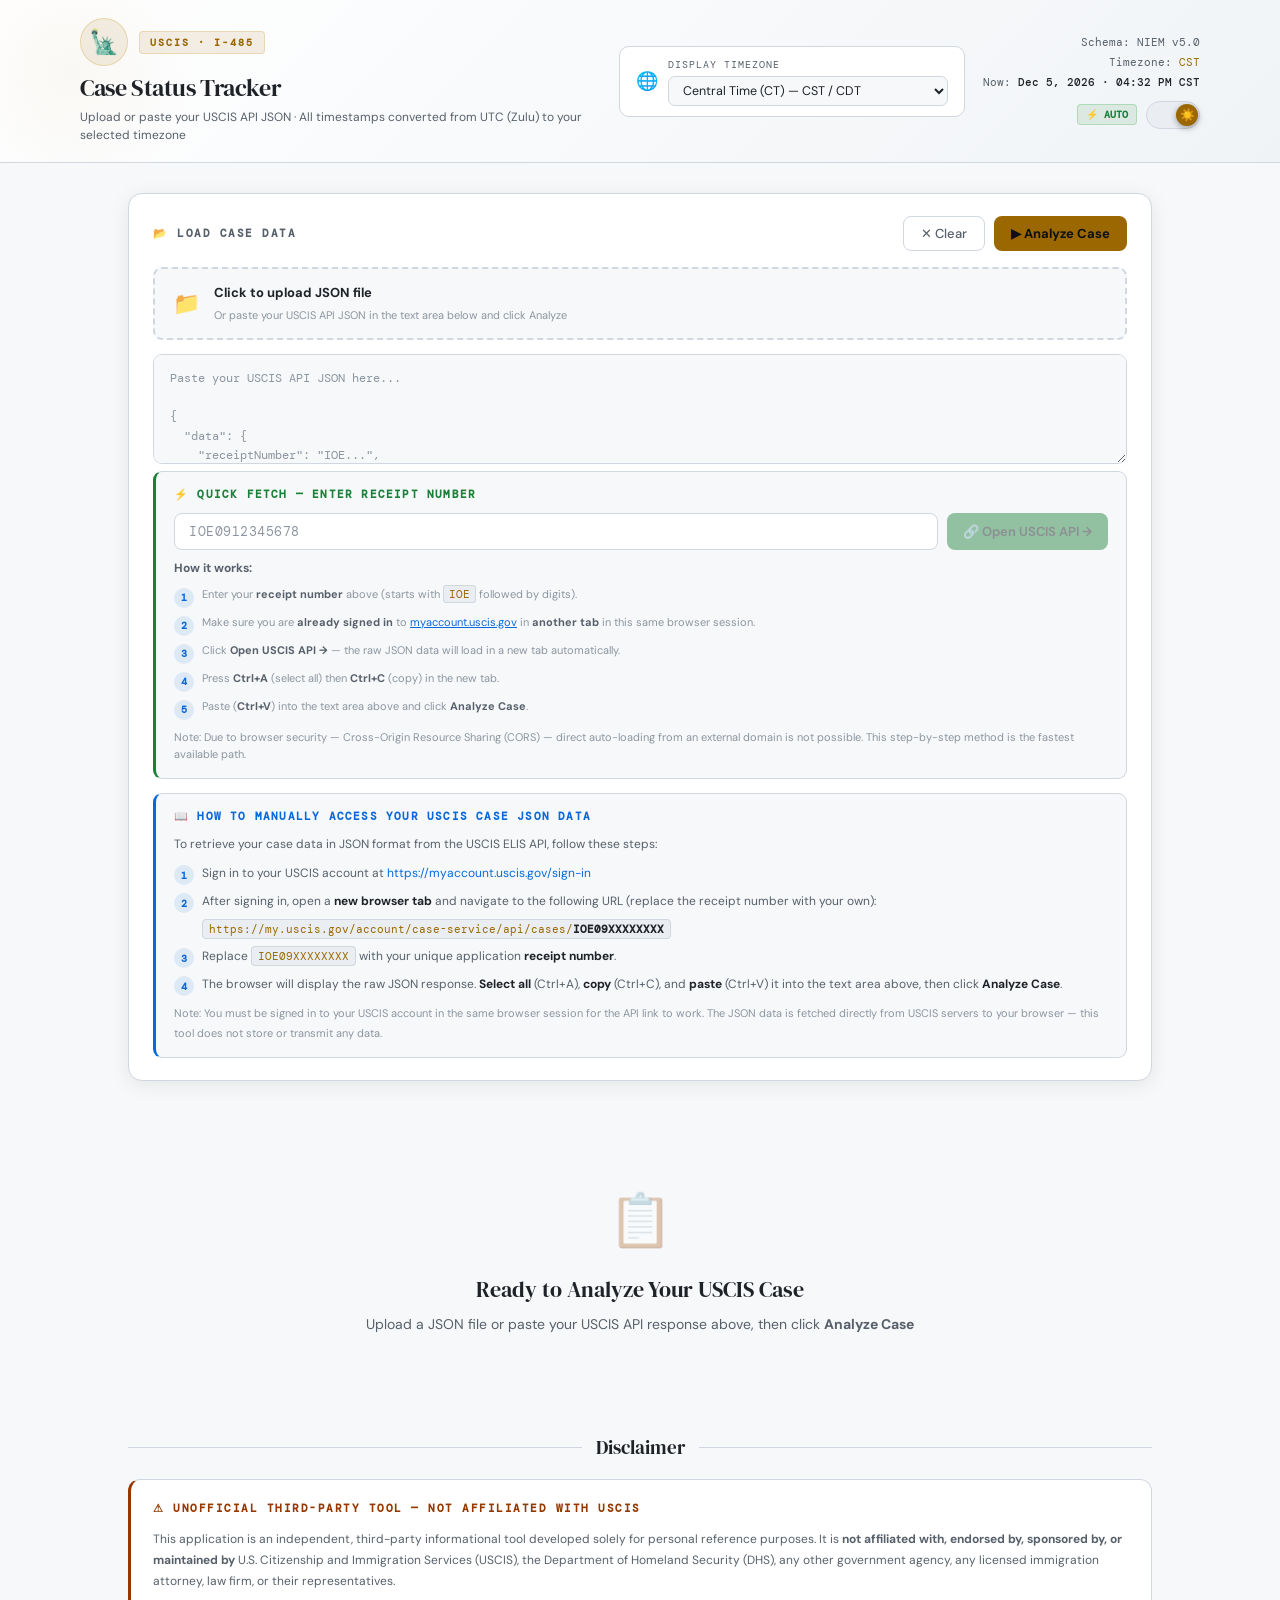
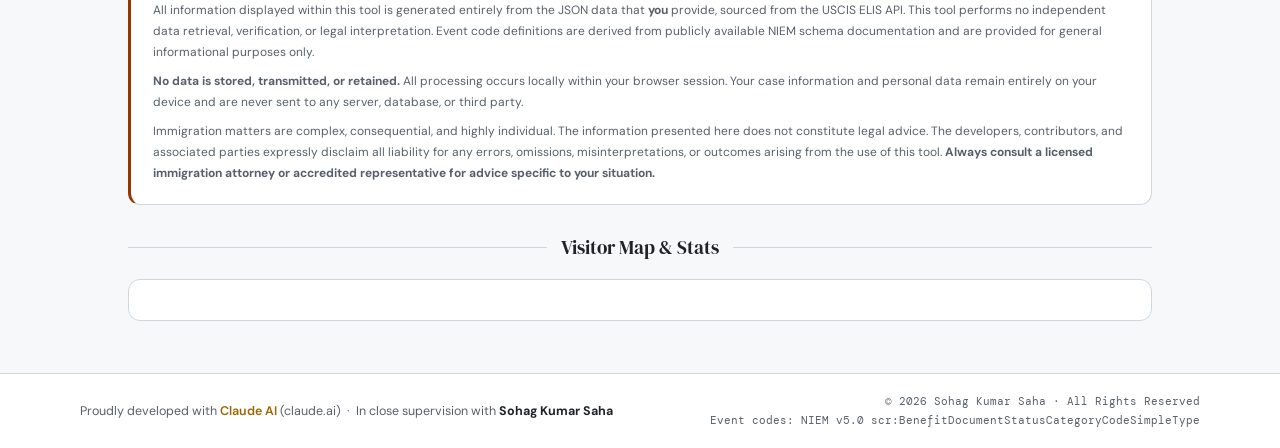
==== index.html @ 11ad3ac4 "Add files via upload" ====
<!DOCTYPE html>
<html lang="en" data-theme="dark">

<head>
  <meta charset="UTF-8" />
  <meta name="viewport" content="width=device-width, initial-scale=1.0" />

  <!-- ══ FAVICONS ════════════════════════════════════════════════ 
  Icons for Favicon credit goes to Flaticon.com 
  https://www.flaticon.com/free-icon/statue-of-liberty_6407936 -->

  <link rel="icon" type="image/png" href="/favicon/favicon-96x96.png" sizes="96x96" />
  <link rel="icon" type="image/svg+xml" href="/favicon/favicon.svg" />
  <link rel="shortcut icon" href="/favicon/favicon.ico" />
  <link rel="apple-touch-icon" sizes="180x180" href="/favicon/apple-touch-icon.png" />
  <meta name="apple-mobile-web-app-title" content="TrackI485" />
  <link rel="manifest" href="/favicon/site.webmanifest" />

  <!-- Google tag (gtag.js) -->
  <script async src="https://www.googletagmanager.com/gtag/js?id=G-RFNQ86PYEK"></script>
  <script>
    window.dataLayer = window.dataLayer || [];
    function gtag() { dataLayer.push(arguments); }
    gtag('js', new Date());

    gtag('config', 'G-RFNQ86PYEK');
  </script>

  <!-- ══ PRIMARY SEO META TAGS ══════════════════════════════════ -->
  <title>USCIS Case Status Tracker | Free I-485 Case Analyzer Tool</title>
  <meta name="description"
    content="Free USCIS I-485 case status tracker. Analyze your USCIS ELIS API JSON data to get a full event timeline, NIEM v5.0 event code explanations, smart approval detection, interview waiver logic, and a dynamic case narrative. 100% private — all processing is local." />
  <meta name="keywords"
    content="USCIS case tracker, I-485 status, green card tracker, USCIS ELIS API, USCIS case status, immigration case tracker, I-485 event timeline, NIEM v5.0, USCIS receipt number, IOE case tracker, adjustment of status tracker, green card status, USCIS JSON analyzer, H008 approval, LDA green card, USCIS case analyzer" />
  <meta name="author" content="Sohag Kumar Saha and Claude AI" />
  <meta name="robots" content="index, follow" />
  <meta name="theme-color" content="#0d1117" />
  <meta name="application-name" content="USCIS Case Status Tracker" />
  <meta name="generator" content="Essential App Builder" />
  <link rel="canonical" href="https://uscis-tracker.github.io/" />

  <!-- ══ OPEN GRAPH (Facebook, LinkedIn, WhatsApp) ════════════════ -->
  <meta property="og:type" content="website" />
  <meta property="og:site_name" content="USCIS Case Status Tracker" />
  <meta property="og:title" content="USCIS Case Status Tracker | Free I-485 Case Analyzer Tool" />
  <meta property="og:description"
    content="Analyze your USCIS I-485 case status with a full NIEM v5.0 event timeline, smart approval detection, interview waiver logic, and a personalized case narrative. Free, private, and 100% browser-based." />
  <meta property="og:url" content="https://uscis-tracker.github.io/" />
  <meta property="og:image" content="https://uscis-tracker.github.io/og-image.png" />
  <meta property="og:image:width" content="1200" />
  <meta property="og:image:height" content="630" />
  <meta property="og:image:alt" content="USCIS Case Status Tracker — I-485 Event Timeline Tool" />
  <meta property="og:locale" content="en_US" />

  <!-- ══ TWITTER / X CARD ════════════════════════════════════════ -->
  <meta name="twitter:card" content="summary_large_image" />
  <meta name="twitter:title" content="USCIS Case Status Tracker | Free I-485 Case Analyzer" />
  <meta name="twitter:description"
    content="Track your USCIS I-485 case with a full event timeline, NIEM v5.0 codes, smart approval detection, and a dynamic case narrative. Free &amp; 100% private." />
  <meta name="twitter:image" content="https://uscis-tracker.github.io/og-image.png" />
  <meta name="twitter:image:alt" content="USCIS Case Status Tracker Tool" />
  <meta name="twitter:creator" content="@sohagkumarsaha" />
  <meta name="twitter:site" content="@sohagkumarsaha" />

  <!-- ══ JSON-LD STRUCTURED DATA (Google Rich Results) ═══════════ -->
  <script type="application/ld+json">
  {
    "@context": "https://schema.org",
    "@type": "WebApplication",
    "name": "USCIS Case Status Tracker",
    "url": "https://uscis-tracker.github.io/",
    "description": "A free, browser-based tool to analyze USCIS I-485 case status using ELIS API JSON data. Provides a full NIEM v5.0 event timeline, smart approval and interview waiver detection, and a personalized case narrative.",
    "applicationCategory": "UtilitiesApplication",
    "operatingSystem": "Any",
    "browserRequirements": "Requires JavaScript. Works in all modern browsers.",
    "offers": {
      "@type": "Offer",
      "price": "0",
      "priceCurrency": "USD"
    },
    "author": {
      "@type": "Person",
      "name": "Sohag Kumar Saha",
      "url": "https://sohagkumarsaha.github.io"
    },
    "creator": {
      "@type": "Organization",
      "name": "Essential App Builder"
    },
    "keywords": "USCIS, I-485, green card, case tracker, immigration, ELIS API, NIEM v5.0",
    "inLanguage": "en-US",
    "isAccessibleForFree": true,
    "privacyPolicy": "All data processing is local. No data is stored or transmitted.",
    "featureList": [
      "USCIS ELIS API JSON parser",
      "NIEM v5.0 event code dictionary (70+ codes)",
      "Full case event timeline",
      "Smart approval and denial detection",
      "Interview waived / direct approval logic",
      "Dynamic case narrative",
      "Quick Fetch receipt number lookup",
      "Timezone-aware UTC timestamp conversion",
      "Auto dark/light theme"
    ]
  }
  </script>

  <title>USCIS Case Status Tracker | Free I-485 Case Analyzer Tool</title>
  <link rel='stylesheet' href='css/style.css' />
</head>

<body>

  <!-- ══ HEADER ══════════════════════════════════════════════════ -->
  <div class="header">
    <div class="hdr-inner">

      <!-- Title -->
      <div class="hdr-title-wrap">
        <div class="hdr-top">
          <div class="hdr-seal">🗽</div>
          <span class="hdr-badge">USCIS · I-485</span>
        </div>
        <div class="hdr-title">Case Status Tracker</div>
        <div class="hdr-sub">Upload or paste your USCIS API JSON · All timestamps converted from UTC (Zulu) to your
          selected timezone</div>
      </div>

      <!-- Timezone selector -->
      <div class="hdr-tz-wrap">
        <span class="hdr-tz-icon">🌐</span>
        <div class="hdr-tz-inner">
          <span class="hdr-tz-label">Display Timezone</span>
          <select id="tzSelect" onchange="onTZChange()">
            <optgroup label="── Continental United States ──">
              <option value="America/New_York">Eastern Time (ET) — EST / EDT</option>
              <option value="America/Indiana/Indianapolis">Eastern Standard — Indiana (no DST)</option>
              <option value="America/Chicago">Central Time (CT) — CST / CDT</option>
              <option value="America/Denver">Mountain Time (MT) — MST / MDT</option>
              <option value="America/Phoenix">Mountain Standard (MST) — Arizona (no DST)</option>
              <option value="America/Los_Angeles">Pacific Time (PT) — PST / PDT</option>
            </optgroup>
            <optgroup label="── Non-Continental US ──">
              <option value="America/Anchorage">Alaska Time (AKT) — AKST / AKDT</option>
              <option value="America/Adak">Hawaii-Aleutian — HAST / HADT</option>
              <option value="Pacific/Honolulu">Hawaii Standard (HST) — No DST</option>
            </optgroup>
            <optgroup label="── US Territories ──">
              <option value="America/Puerto_Rico">Atlantic Standard (AST) — Puerto Rico</option>
              <option value="Pacific/Guam">Chamorro Standard (ChST) — Guam / CNMI</option>
              <option value="Pacific/Pago_Pago">Samoa Standard (SST) — American Samoa</option>
            </optgroup>
          </select>
        </div>
      </div>

      <!-- Live info + theme toggle -->
      <div class="hdr-right">
        <div class="hdr-info">
          <div>Schema: <a href="https://niem.github.io/model/5.0/scr/BenefitDocumentStatusCategoryCodeSimpleType/"
              target="_blank" rel="noopener noreferrer" class="niem-link" id="liveNIEM">NIEM v5.0</a></div>
          <div>Timezone: <span id="liveTZName">—</span></div>
          <div>Now: <span id="liveTimeDisplay">—</span></div>
        </div>
        <div class="theme-controls">
          <button class="auto-badge" id="autoBadge" onclick="toggleAutoTheme()" title="Toggle auto day/night mode">⚡
            AUTO</button>
          <button class="theme-toggle-btn" onclick="toggleThemeManual()" title="Toggle dark / light mode">
            <div class="toggle-thumb" id="toggleThumb">🌙</div>
          </button>
        </div>
      </div>

    </div>
  </div>

  <!-- ══ MAIN ════════════════════════════════════════════════════ -->
  <div class="main">

    <!-- Input section -->
    <div class="input-section">
      <div class="input-header">
        <span class="sec-label">📂 Load Case Data</span>
        <div class="input-actions">
          <button class="btn btn-ghost" onclick="clearAll()">✕ Clear</button>
          <button class="btn btn-primary" onclick="parseJSON()">▶ Analyze Case</button>
        </div>
      </div>
      <label class="file-drop" for="fileInput">
        <input type="file" id="fileInput" accept=".json,.txt" onchange="handleFile(event)" />
        <span class="fdrop-icon">📁</span>
        <div class="fdrop-text">
          <strong>Click to upload JSON file</strong>
          <span>Or paste your USCIS API JSON in the text area below and click Analyze</span>
        </div>
      </label>
      <textarea id="jsonInput" placeholder='Paste your USCIS API JSON here...

{
  "data": {
    "receiptNumber": "IOE...",
    "formType": "I-485",
    "events": [...],
    ...
  }
}'></textarea>
      <div class="error-bar" id="errorBar"></div>

      <!-- Quick Fetch Panel -->
      <div class="qf-panel">
        <div class="qf-title">⚡ Quick Fetch — Enter Receipt Number</div>
        <div class="qf-row">
          <input type="text" id="qfReceiptInput" class="qf-input" placeholder="IOE0912345678" maxlength="14"
            oninput="onQFInput()" onkeydown="if(event.key==='Enter') openUSCISAPI()" autocomplete="off"
            spellcheck="false" />
          <button class="qf-btn qf-btn-open" id="qfOpenBtn" onclick="openUSCISAPI()" disabled>🔗 Open USCIS API
            →</button>
        </div>
        <div class="qf-url-display" id="qfUrlDisplay"></div>
        <div class="qf-hint">
          <strong style="font-size:12px;color:var(--text-muted);display:block;margin-bottom:8px">How it works:</strong>
          <div class="api-step">
            <span class="step-num">1</span>
            <span>Enter your <strong>receipt number</strong> above (starts with <code
                style="background:var(--surface2);border:1px solid var(--border);padding:1px 5px;border-radius:3px;font-family:'DM Mono',monospace;font-size:11px;color:var(--gold)">IOE</code>
              followed by digits).</span>
          </div>
          <div class="api-step">
            <span class="step-num">2</span>
            <span>Make sure you are <strong>already signed in</strong> to <a href="https://myaccount.uscis.gov/sign-in"
                target="_blank" rel="noopener noreferrer" style="color:var(--blue)">myaccount.uscis.gov</a> in
              <strong>another tab</strong> in this same browser session.</span>
          </div>
          <div class="api-step">
            <span class="step-num">3</span>
            <span>Click <strong>Open USCIS API →</strong> — the raw JSON data will load in a new tab
              automatically.</span>
          </div>
          <div class="api-step">
            <span class="step-num">4</span>
            <span>Press <strong>Ctrl+A</strong> (select all) then <strong>Ctrl+C</strong> (copy) in the new tab.</span>
          </div>
          <div class="api-step">
            <span class="step-num">5</span>
            <span>Paste (<strong>Ctrl+V</strong>) into the text area above and click <strong>Analyze
                Case</strong>.</span>
          </div>
          <p style="margin-top:9px;font-size:11px;color:var(--text-dim);line-height:1.6">
            Note: Due to browser security — Cross-Origin Resource Sharing (CORS) — direct auto-loading from an external
            domain is not possible. This step-by-step method is the fastest available path.
          </p>
        </div>
      </div>

      <!-- API Access Guide -->
      <div class="api-guide">
        <div class="api-guide-title">📖 How to Manually Access Your USCIS Case JSON Data</div>
        <div class="api-guide-body">
          <p style="margin-bottom:8px">To retrieve your case data in JSON format from the USCIS ELIS API, follow these
            steps:</p>
          <div class="api-step">
            <span class="step-num">1</span>
            <span>Sign in to your USCIS account at <a href="https://myaccount.uscis.gov/sign-in" target="_blank"
                rel="noopener noreferrer">https://myaccount.uscis.gov/sign-in</a></span>
          </div>
          <div class="api-step">
            <span class="step-num">2</span>
            <span>After signing in, open a <strong>new browser tab</strong> and navigate to the following URL (replace
              the receipt number with your own):</span>
          </div>
          <p style="margin:6px 0 6px 28px">
            <code>https://my.uscis.gov/account/case-service/api/cases/<strong>IOE09XXXXXXXX</strong></code>
          </p>
          <div class="api-step">
            <span class="step-num">3</span>
            <span>Replace <code>IOE09XXXXXXXX</code> with your unique application <strong>receipt
                number</strong>.</span>
          </div>
          <div class="api-step">
            <span class="step-num">4</span>
            <span>The browser will display the raw JSON response. <strong>Select all</strong> (Ctrl+A),
              <strong>copy</strong> (Ctrl+C), and <strong>paste</strong> (Ctrl+V) it into the text area above, then
              click <strong>Analyze Case</strong>.</span>
          </div>
          <p style="margin-top:8px;font-size:11px;color:var(--text-dim)">Note: You must be signed in to your USCIS
            account in the same browser session for the API link to work. The JSON data is fetched directly from USCIS
            servers to your browser — this tool does not store or transmit any data.</p>
        </div>
      </div>
    </div>

    <!-- Output (hidden until data loaded) -->
    <div id="output" style="display:none">

      <!-- Stat bar -->
      <div class="stat-bar" id="statBar"></div>

      <!-- Case Details -->
      <div class="section-divider">
        <div class="section-divider-line"></div>
        <div class="section-divider-title">Case Details</div>
        <div class="section-divider-line"></div>
      </div>
      <div class="grid-2" id="caseDetailsGrid"></div>

      <!-- Notices -->
      <div id="noticesSection" style="display:none">
        <div class="section-divider">
          <div class="section-divider-line"></div>
          <div class="section-divider-title">Official Notices</div>
          <div class="section-divider-line"></div>
        </div>
        <div class="card" style="margin-bottom:18px">
          <div id="noticesList"></div>
        </div>
      </div>

      <!-- Timeline -->
      <div class="section-divider">
        <div class="section-divider-line"></div>
        <div class="section-divider-title">Event Timeline</div>
        <div class="section-divider-line"></div>
      </div>
      <div id="timeline" style="margin-bottom:8px"></div>

      <!-- Summary -->
      <div class="section-divider">
        <div class="section-divider-line"></div>
        <div class="section-divider-title">Case Summary &amp; Analysis</div>
        <div class="section-divider-line"></div>
      </div>
      <div id="summaryCard" class="summary-card"></div>

    </div>

    <!-- Empty state -->
    <div class="empty-state" id="emptyState">
      <div class="empty-icon">📋</div>
      <div class="empty-title">Ready to Analyze Your USCIS Case</div>
      <div class="empty-desc">Upload a JSON file or paste your USCIS API response above, then click <strong>Analyze
          Case</strong></div>
    </div>

    <!-- Disclaimer (always visible) -->
    <div class="section-divider">
      <div class="section-divider-line"></div>
      <div class="section-divider-title">Disclaimer</div>
      <div class="section-divider-line"></div>
    </div>
    <div class="disclaimer">
      <div class="disclaimer-title">⚠ Unofficial Third-Party Tool — Not Affiliated with USCIS</div>
      <div class="disclaimer-body">
        <p>This application is an independent, third-party informational tool developed solely for personal reference
          purposes. It is <strong>not affiliated with, endorsed by, sponsored by, or maintained by</strong> U.S.
          Citizenship and Immigration Services (USCIS), the Department of Homeland Security (DHS), any other government
          agency, any licensed immigration attorney, law firm, or their representatives.</p>
        <p>All information displayed within this tool is generated entirely from the JSON data that <strong>you</strong>
          provide, sourced from the USCIS ELIS API. This tool performs no independent data retrieval, verification, or
          legal interpretation. Event code definitions are derived from publicly available NIEM schema documentation and
          are provided for general informational purposes only.</p>
        <p><strong>No data is stored, transmitted, or retained.</strong> All processing occurs locally within your
          browser session. Your case information and personal data remain entirely on your device and are never sent to
          any server, database, or third party.</p>
        <p>Immigration matters are complex, consequential, and highly individual. The information presented here does
          not constitute legal advice. The developers, contributors, and associated parties expressly disclaim all
          liability for any errors, omissions, misinterpretations, or outcomes arising from the use of this tool.
          <strong>Always consult a licensed immigration attorney or accredited representative for advice specific to
            your situation.</strong>
        </p>
      </div>
    </div>

    <!-- Visitor analytics map (MapMyVisitors) -->
    <div class="section-divider">
      <div class="section-divider-line"></div>
      <div class="section-divider-title">Visitor Map &amp; Stats</div>
      <div class="section-divider-line"></div>
    </div>
    <div class="card visitor-map-card">
      <div style="position:relative;cursor:pointer;" title="Click to view full visitor stats on MapMyVisitors"
        onclick="window.open('https://mapmyvisitors.com/web/1bvfu','_blank','noopener,noreferrer')">
        <div class="visitor-map-embed">
          <script type='text/javascript' id='mapmyvisitors'
            src='https://mapmyvisitors.com/map.js?cl=ffffff&w=a&t=tt&d=qkPat3f11qsU2Kt5XJGo_3GHA3vLMGZqsSztXCBO0H4&co=2d78ad&cmo=3acc3a&cmn=ff5353&ct=ffffff'></script>
          <noscript>
            <div style="color:var(--text-muted);font-size:12px">Enable JavaScript to view the visitor map.</div>
          </noscript>
        </div>
        <!-- Transparent overlay to intercept clicks from the third-party map script -->
        <div style="position:absolute;inset:0;z-index:10;cursor:pointer;"></div>
      </div>
    </div>

  </div><!-- /main -->

  <!-- ══ FOOTER ══════════════════════════════════════════════════ -->
  <div class="footer">
    <div class="footer-inner">
      <div class="footer-credit">
        Proudly developed with <span class="brand">Claude AI</span> (claude.ai) &nbsp;·&nbsp;
        In close supervision with <a href="https://sohagkumarsaha.github.io" target="_blank" rel="noopener noreferrer"
          class="niem-link"><strong>Sohag Kumar Saha</strong></a>
      </div>
      <div class="footer-right">
        <span>© 2026 <a href="https://sohagkumarsaha.github.io" target="_blank" rel="noopener noreferrer"
            class="niem-link">Sohag Kumar Saha</a> · All Rights Reserved</span><br>
        <span>Event codes: <a href="https://niem.github.io/model/5.0/scr/BenefitDocumentStatusCategoryCodeSimpleType/"
            target="_blank" rel="noopener noreferrer" class="niem-link">NIEM v5.0</a>
          scr:BenefitDocumentStatusCategoryCodeSimpleType</span>
      </div>
    </div>
  </div>

  <!-- ══ SCRIPT ══════════════════════════════════════════════════ -->
  <script src='js/main.js'></script>
</body>

</html>
---- css/style.css ----
@import url('https://fonts.googleapis.com/css2?family=DM+Serif+Display:ital@0;1&family=DM+Mono:wght@400;500&family=DM+Sans:ital,wght@0,300;0,400;0,500;0,600;1,400&display=swap');

    /* ── Dark Theme (default) ──────────────────────────────── */
    :root {
      --bg: #0d1117;
      --surface: #161b22;
      --surface2: #1c2333;
      --border: #30363d;
      --shadow: rgba(0, 0, 0, 0.4);
      --gold: #d4a843;
      --gold-dim: rgba(212, 168, 67, 0.15);
      --gold-glow: rgba(212, 168, 67, 0.06);
      --green: #3fb950;
      --green-dim: rgba(63, 185, 80, 0.12);
      --blue: #58a6ff;
      --blue-dim: rgba(88, 166, 255, 0.12);
      --purple: #bc8cff;
      --purple-dim: rgba(188, 140, 255, 0.12);
      --orange: #f0883e;
      --orange-dim: rgba(240, 136, 62, 0.12);
      --red: #f85149;
      --red-dim: rgba(248, 81, 73, 0.12);
      --text: #e6edf3;
      --text-muted: #8b949e;
      --text-dim: #484f58;
      --hdr-bg: linear-gradient(135deg, #0d1117 0%, #161b22 100%);
    }

    /* ── Light Theme ───────────────────────────────────────── */
    [data-theme="light"] {
      --bg: #f6f8fa;
      --surface: #ffffff;
      --surface2: #eaeef2;
      --border: #d0d7de;
      --shadow: rgba(0, 0, 0, 0.08);
      --gold: #9a6700;
      --gold-dim: rgba(154, 103, 0, 0.1);
      --gold-glow: rgba(154, 103, 0, 0.04);
      --green: #1a7f37;
      --green-dim: rgba(26, 127, 55, 0.1);
      --blue: #0969da;
      --blue-dim: rgba(9, 105, 218, 0.1);
      --purple: #6639ba;
      --purple-dim: rgba(102, 57, 186, 0.1);
      --orange: #953800;
      --orange-dim: rgba(149, 56, 0, 0.1);
      --red: #cf222e;
      --red-dim: rgba(207, 34, 46, 0.1);
      --text: #1f2328;
      --text-muted: #57606a;
      --text-dim: #8c959f;
      --hdr-bg: linear-gradient(135deg, #ffffff 0%, #f0f3f6 100%);
    }

    * {
      box-sizing: border-box;
      margin: 0;
      padding: 0;
    }

    body {
      background: var(--bg);
      color: var(--text);
      font-family: 'DM Sans', sans-serif;
      min-height: 100vh;
      line-height: 1.5;
      transition: background .3s, color .3s;
    }

    /* ── Header ─────────────────────────────────────────────── */
    .header {
      background: var(--hdr-bg);
      border-bottom: 1px solid var(--border);
      padding: 18px 48px;
      position: relative;
      overflow: hidden;
      transition: background .3s;
    }

    .header::before {
      content: '';
      position: absolute;
      top: -60px;
      left: -60px;
      width: 260px;
      height: 260px;
      background: radial-gradient(circle, var(--gold-glow) 0%, transparent 70%);
      pointer-events: none;
    }

    .hdr-inner {
      position: relative;
      max-width: 1120px;
      margin: 0 auto;
      display: grid;
      grid-template-columns: auto 1fr auto;
      align-items: center;
      gap: 18px;
    }

    /* Title block */
    .hdr-title-wrap {}

    .hdr-top {
      display: flex;
      align-items: center;
      gap: 11px;
      margin-bottom: 4px;
    }

    .hdr-seal {
      width: 48px;
      height: 48px;
      background: var(--gold-dim);
      border: 1px solid rgba(212, 168, 67, .35);
      border-radius: 50%;
      display: flex;
      align-items: center;
      justify-content: center;
      font-size: 24px;
      flex-shrink: 0;
    }

    .hdr-badge {
      background: var(--gold-dim);
      border: 1px solid rgba(212, 168, 67, .3);
      color: var(--gold);
      font-size: 10px;
      font-weight: 600;
      letter-spacing: 2px;
      padding: 3px 10px;
      border-radius: 4px;
      font-family: 'DM Mono', monospace;
    }

    .hdr-title {
      font-family: 'DM Serif Display', serif;
      font-size: 24px;
      color: var(--text);
      letter-spacing: -.4px;
    }

    .hdr-sub {
      color: var(--text-muted);
      font-size: 12px;
      margin-top: 2px;
    }

    /* TZ selector block */
    .hdr-tz-wrap {
      display: flex;
      align-items: center;
      gap: 10px;
      justify-content: center;
      background: var(--surface);
      border: 1px solid var(--border);
      border-radius: 10px;
      padding: 10px 16px;
    }

    .hdr-tz-icon {
      font-size: 18px;
    }

    .hdr-tz-inner {
      display: flex;
      flex-direction: column;
      gap: 4px;
    }

    .hdr-tz-label {
      font-size: 10px;
      color: var(--text-muted);
      font-family: 'DM Mono', monospace;
      letter-spacing: 1px;
      text-transform: uppercase;
    }

    select#tzSelect {
      background: var(--bg);
      border: 1px solid var(--border);
      border-radius: 7px;
      color: var(--text);
      font-family: 'DM Sans', sans-serif;
      font-size: 12.5px;
      padding: 5px 10px;
      cursor: pointer;
      outline: none;
      max-width: 280px;
      transition: border-color .2s;
    }

    select#tzSelect:focus {
      border-color: var(--gold);
    }

    select#tzSelect option {
      background: var(--bg);
      color: var(--text);
    }

    select#tzSelect optgroup {
      font-weight: 700;
    }

    /* Right info block */
    .hdr-right {
      display: flex;
      flex-direction: column;
      align-items: flex-end;
      gap: 8px;
    }

    .hdr-info {
      font-family: 'DM Mono', monospace;
      font-size: 11px;
      color: var(--text-muted);
      line-height: 1.8;
      text-align: right;
    }

    #liveTimeDisplay {
      color: var(--text);
      font-weight: 500;
    }

    #liveTZName {
      color: var(--gold);
    }

    #liveNIEM {
      color: var(--text-muted);
    }

    /* Theme controls */
    .theme-controls {
      display: flex;
      align-items: center;
      gap: 9px;
    }

    .theme-toggle-btn {
      width: 54px;
      height: 28px;
      background: var(--surface2);
      border: 1px solid var(--border);
      border-radius: 14px;
      cursor: pointer;
      position: relative;
      transition: border-color .2s;
      outline: none;
      display: flex;
      align-items: center;
    }

    .theme-toggle-btn:hover {
      border-color: var(--gold);
    }

    .toggle-thumb {
      position: absolute;
      left: 3px;
      width: 22px;
      height: 22px;
      border-radius: 50%;
      background: var(--gold);
      display: flex;
      align-items: center;
      justify-content: center;
      font-size: 12px;
      box-shadow: 0 2px 6px rgba(0, 0, 0, .35);
      transition: transform .3s cubic-bezier(.4, 0, .2, 1);
    }

    [data-theme="light"] .toggle-thumb {
      transform: translateX(26px);
    }

    .auto-badge {
      font-size: 10px;
      font-family: 'DM Mono', monospace;
      font-weight: 600;
      cursor: pointer;
      padding: 3px 8px;
      border-radius: 4px;
      border: 1px solid var(--border);
      color: var(--text-muted);
      transition: all .2s;
      background: transparent;
      white-space: nowrap;
    }

    .auto-badge.active {
      color: var(--green);
      background: var(--green-dim);
      border-color: rgba(63, 185, 80, .3);
    }

    .auto-badge:hover {
      border-color: var(--text-muted);
    }

    /* ── Main ─────────────────────────────────────────────── */
    .main {
      max-width: 1120px;
      margin: 0 auto;
      padding: 30px 48px;
    }

    /* ── Input section ───────────────────────────────────── */
    .input-section {
      background: var(--surface);
      border: 1px solid var(--border);
      border-radius: 14px;
      padding: 22px 24px;
      margin-bottom: 30px;
      box-shadow: 0 4px 20px var(--shadow);
    }

    .input-header {
      display: flex;
      align-items: center;
      justify-content: space-between;
      margin-bottom: 16px;
    }

    .sec-label {
      font-size: 11px;
      font-weight: 600;
      letter-spacing: 1.5px;
      text-transform: uppercase;
      color: var(--text-muted);
      font-family: 'DM Mono', monospace;
    }

    .input-actions {
      display: flex;
      gap: 9px;
    }

    .btn {
      display: inline-flex;
      align-items: center;
      gap: 7px;
      padding: 8px 17px;
      border-radius: 8px;
      font-size: 13px;
      font-weight: 500;
      cursor: pointer;
      border: none;
      transition: all .18s ease;
      font-family: 'DM Sans', sans-serif;
    }

    .btn-primary {
      background: var(--gold);
      color: #0d1117;
      font-weight: 700;
    }

    .btn-primary:hover {
      filter: brightness(1.1);
      transform: translateY(-1px);
      box-shadow: 0 4px 14px var(--gold-dim);
    }

    .btn-ghost {
      background: transparent;
      color: var(--text-muted);
      border: 1px solid var(--border);
    }

    .btn-ghost:hover {
      border-color: var(--text-muted);
      color: var(--text);
      background: var(--surface2);
    }

    .file-drop {
      border: 2px dashed var(--border);
      border-radius: 9px;
      padding: 14px 18px;
      display: flex;
      align-items: center;
      gap: 14px;
      color: var(--text-muted);
      font-size: 13px;
      cursor: pointer;
      transition: all .2s;
      margin-bottom: 14px;
      background: var(--bg);
    }

    .file-drop:hover {
      border-color: var(--gold);
      color: var(--gold);
      background: var(--gold-glow);
    }

    .file-drop input {
      display: none;
    }

    .fdrop-icon {
      font-size: 22px;
    }

    .fdrop-text strong {
      display: block;
      color: var(--text);
      font-size: 13px;
      margin-bottom: 2px;
    }

    .fdrop-text span {
      font-size: 11px;
      color: var(--text-dim);
    }

    textarea {
      width: 100%;
      min-height: 110px;
      background: var(--bg);
      border: 1px solid var(--border);
      border-radius: 9px;
      color: var(--text);
      font-family: 'DM Mono', monospace;
      font-size: 12px;
      padding: 14px 16px;
      resize: vertical;
      outline: none;
      line-height: 1.6;
      transition: border-color .2s, box-shadow .2s;
    }

    textarea:focus {
      border-color: var(--gold);
      box-shadow: 0 0 0 3px var(--gold-glow);
    }

    textarea::placeholder {
      color: var(--text-dim);
    }

    .error-bar {
      background: var(--red-dim);
      border: 1px solid rgba(248, 81, 73, .3);
      color: var(--red);
      padding: 10px 15px;
      border-radius: 8px;
      font-size: 13px;
      margin-top: 13px;
      display: none;
    }

    .error-bar.show {
      display: block;
    }

    /* ── API Guide note ─────────────────────────────────── */
    .api-guide {
      background: var(--bg);
      border: 1px solid var(--border);
      border-left: 3px solid var(--blue);
      border-radius: 9px;
      padding: 14px 18px;
      margin-top: 14px;
    }

    .api-guide-title {
      font-family: 'DM Mono', monospace;
      font-size: 11px;
      font-weight: 600;
      letter-spacing: 1.2px;
      text-transform: uppercase;
      color: var(--blue);
      margin-bottom: 10px;
      display: flex;
      align-items: center;
      gap: 7px;
    }

    .api-guide-body {
      font-size: 12px;
      color: var(--text-muted);
      line-height: 1.75;
    }

    .api-guide-body strong {
      color: var(--text);
    }

    .api-guide-body a {
      color: var(--blue);
      text-decoration: none;
    }

    .api-guide-body a:hover {
      text-decoration: underline;
    }

    .api-guide-body .api-step,
    .qf-panel .api-step {
      display: flex;
      align-items: flex-start;
      gap: 8px;
      margin: 6px 0;
    }

    .api-guide-body .step-num,
    .qf-panel .step-num {
      background: var(--blue-dim);
      color: var(--blue);
      font-family: 'DM Mono', monospace;
      font-size: 10px;
      font-weight: 700;
      min-width: 20px;
      height: 20px;
      border-radius: 50%;
      display: flex;
      align-items: center;
      justify-content: center;
      flex-shrink: 0;
      margin-top: 2px;
    }

    .api-guide-body code {
      background: var(--surface2);
      border: 1px solid var(--border);
      padding: 2px 6px;
      border-radius: 4px;
      font-family: 'DM Mono', monospace;
      font-size: 11px;
      color: var(--gold);
      word-break: break-all;
    }

    /* ── Quick Fetch panel ───────────────────────────────── */
    .qf-panel {
      background: var(--bg);
      border: 1px solid var(--border);
      border-left: 3px solid var(--green);
      border-radius: 9px;
      padding: 14px 18px;
      margin-bottom: 14px;
    }

    .qf-title {
      font-family: 'DM Mono', monospace;
      font-size: 11px;
      font-weight: 600;
      letter-spacing: 1.2px;
      text-transform: uppercase;
      color: var(--green);
      margin-bottom: 10px;
      display: flex;
      align-items: center;
      gap: 7px;
    }

    .qf-row {
      display: flex;
      gap: 9px;
      align-items: stretch;
      flex-wrap: wrap;
    }

    .qf-input {
      flex: 1;
      min-width: 180px;
      background: var(--surface);
      border: 1px solid var(--border);
      border-radius: 8px;
      color: var(--text);
      font-family: 'DM Mono', monospace;
      font-size: 13px;
      padding: 9px 14px;
      outline: none;
      transition: border-color .2s, box-shadow .2s;
      letter-spacing: .5px;
    }

    .qf-input:focus {
      border-color: var(--green);
      box-shadow: 0 0 0 3px rgba(63, 185, 80, 0.1);
    }

    .qf-input::placeholder {
      color: var(--text-dim);
      font-family: 'DM Mono', monospace;
    }

    .qf-btn {
      display: inline-flex;
      align-items: center;
      gap: 7px;
      padding: 9px 16px;
      border-radius: 8px;
      font-size: 13px;
      font-weight: 600;
      cursor: pointer;
      border: none;
      font-family: 'DM Sans', sans-serif;
      transition: all .18s ease;
      white-space: nowrap;
    }

    .qf-btn-open {
      background: var(--green);
      color: #0d1117;
    }

    .qf-btn-open:hover {
      filter: brightness(1.1);
      transform: translateY(-1px);
    }

    .qf-btn-open:disabled {
      opacity: .45;
      cursor: not-allowed;
      transform: none;
    }

    .qf-hint {
      font-size: 11px;
      color: var(--text-dim);
      margin-top: 9px;
      line-height: 1.6;
    }

    .qf-hint strong {
      color: var(--text-muted);
    }

    .qf-url-display {
      display: none;
      margin-top: 10px;
      background: var(--surface2);
      border: 1px solid var(--border);
      border-radius: 7px;
      padding: 9px 13px;
      font-family: 'DM Mono', monospace;
      font-size: 11px;
      color: var(--gold);
      word-break: break-all;
    }

    .qf-url-display.visible {
      display: block;
    }

    /* ── Section dividers ────────────────────────────────── */
    .section-divider {
      display: flex;
      align-items: center;
      gap: 14px;
      margin: 28px 0 18px;
    }

    .section-divider-line {
      flex: 1;
      height: 1px;
      background: var(--border);
    }

    .section-divider-title {
      font-family: 'DM Serif Display', serif;
      font-size: 19px;
      color: var(--text);
      white-space: nowrap;
    }

    /* ── Stat bar ─────────────────────────────────────────── */
    .stat-bar {
      display: flex;
      gap: 12px;
      margin-bottom: 24px;
      flex-wrap: wrap;
    }

    .stat-pill {
      background: var(--surface);
      border: 1px solid var(--border);
      border-radius: 10px;
      padding: 12px 18px;
    }

    .stat-pill-val {
      font-family: 'DM Serif Display', serif;
      font-size: 23px;
      color: var(--text);
      line-height: 1;
      margin-bottom: 3px;
    }

    .stat-pill-label {
      font-size: 11px;
      color: var(--text-muted);
    }

    /* ── Grid ────────────────────────────────────────────── */
    .grid-2 {
      display: grid;
      grid-template-columns: 1fr 1fr;
      gap: 18px;
      margin-bottom: 18px;
    }

    /* ── Cards ───────────────────────────────────────────── */
    .card {
      background: var(--surface);
      border: 1px solid var(--border);
      border-radius: 12px;
      padding: 20px 22px;
    }

    .card-title {
      font-size: 11px;
      font-weight: 600;
      letter-spacing: 1.5px;
      color: var(--text-muted);
      text-transform: uppercase;
      font-family: 'DM Mono', monospace;
      margin-bottom: 16px;
      display: flex;
      align-items: center;
      gap: 8px;
    }

    .card-title-icon {
      width: 20px;
      height: 20px;
      border-radius: 5px;
      display: flex;
      align-items: center;
      justify-content: center;
      font-size: 12px;
    }

    /* ── Detail rows ─────────────────────────────────────── */
    .detail-row {
      display: flex;
      justify-content: space-between;
      align-items: flex-start;
      padding: 8px 0;
      border-bottom: 1px solid var(--border);
      gap: 14px;
    }

    .detail-row:last-child {
      border-bottom: none;
    }

    .detail-key {
      color: var(--text-muted);
      font-size: 12.5px;
      flex-shrink: 0;
      min-width: 140px;
    }

    .detail-val {
      color: var(--text);
      font-size: 13px;
      font-weight: 500;
      text-align: right;
      overflow-wrap: break-word;
      word-break: break-word;
    }

    /* ── Badges ──────────────────────────────────────────── */
    .badge {
      display: inline-flex;
      align-items: center;
      gap: 5px;
      padding: 3px 9px;
      border-radius: 20px;
      font-size: 11px;
      font-weight: 600;
      font-family: 'DM Mono', monospace;
    }

    .badge-green {
      background: var(--green-dim);
      color: var(--green);
      border: 1px solid rgba(63, 185, 80, .3);
    }

    .badge-gold {
      background: var(--gold-dim);
      color: var(--gold);
      border: 1px solid rgba(212, 168, 67, .3);
    }

    .badge-blue {
      background: var(--blue-dim);
      color: var(--blue);
      border: 1px solid rgba(88, 166, 255, .3);
    }

    .badge-purple {
      background: var(--purple-dim);
      color: var(--purple);
      border: 1px solid rgba(188, 140, 255, .3);
    }

    .badge-orange {
      background: var(--orange-dim);
      color: var(--orange);
      border: 1px solid rgba(240, 136, 62, .3);
    }

    .badge-red {
      background: var(--red-dim);
      color: var(--red);
      border: 1px solid rgba(248, 81, 73, .3);
    }

    .badge-gray {
      background: rgba(139, 148, 158, .1);
      color: var(--text-muted);
      border: 1px solid rgba(139, 148, 158, .25);
    }

    .dot {
      width: 6px;
      height: 6px;
      border-radius: 50%;
      background: currentColor;
      display: inline-block;
    }

    /* ── Notices ─────────────────────────────────────────── */
    .notice-item {
      background: var(--bg);
      border: 1px solid var(--border);
      border-radius: 9px;
      padding: 14px 18px;
      margin-bottom: 10px;
    }

    .notice-item:last-child {
      margin-bottom: 0;
    }

    .notice-top {
      display: flex;
      align-items: flex-start;
      justify-content: space-between;
      margin-bottom: 5px;
      flex-wrap: wrap;
      gap: 8px;
    }

    .notice-type {
      font-size: 14px;
      font-weight: 600;
      color: var(--text);
    }

    .notice-date {
      font-size: 11px;
      color: var(--text-muted);
      font-family: 'DM Mono', monospace;
    }

    .notice-appt {
      font-size: 13px;
      color: var(--blue);
      margin-top: 4px;
    }

    .notice-meta {
      font-family: 'DM Mono', monospace;
      font-size: 10px;
      color: var(--text-dim);
      margin-top: 5px;
    }

    /* ── Timeline ────────────────────────────────────────── */
    .timeline {}

    .timeline-item {
      display: grid;
      grid-template-columns: 124px 26px 1fr;
      column-gap: 14px;
    }

    .timeline-item:last-child .tl-line {
      display: none;
    }

    .tl-date {
      text-align: right;
      padding-top: 3px;
    }

    .tl-date-main {
      font-size: 12px;
      font-weight: 600;
      color: var(--text);
      font-family: 'DM Mono', monospace;
      white-space: nowrap;
    }

    .tl-date-time {
      font-size: 10px;
      color: var(--text-muted);
      font-family: 'DM Mono', monospace;
      margin-top: 2px;
    }

    .tl-spine {
      display: flex;
      flex-direction: column;
      align-items: center;
    }

    .tl-dot {
      width: 14px;
      height: 14px;
      border-radius: 50%;
      border: 2px solid;
      background: var(--bg);
      flex-shrink: 0;
      position: relative;
      z-index: 1;
      margin-top: 3px;
    }

    .tl-line {
      width: 2px;
      flex: 1;
      min-height: 14px;
      background: var(--border);
      margin: 4px 0;
    }

    .tl-content {
      background: var(--surface);
      border: 1px solid var(--border);
      border-radius: 10px;
      padding: 14px 17px;
      margin-bottom: 12px;
      transition: border-color .2s, background .2s, box-shadow .2s;
    }

    .tl-content:hover {
      border-color: var(--gold);
      background: var(--surface2);
      box-shadow: 0 2px 12px var(--shadow);
    }

    .tl-content-top {
      display: flex;
      align-items: flex-start;
      justify-content: space-between;
      gap: 12px;
      margin-bottom: 7px;
    }

    .tl-event-name {
      font-size: 14px;
      font-weight: 600;
      color: var(--text);
      line-height: 1.3;
    }

    .tl-event-code {
      font-family: 'DM Mono', monospace;
      font-size: 11px;
      color: var(--gold);
      background: var(--gold-dim);
      padding: 3px 9px;
      border-radius: 5px;
      white-space: nowrap;
      flex-shrink: 0;
      border: 1px solid rgba(212, 168, 67, .2);
      letter-spacing: .5px;
    }

    .tl-silent-code {
      font-family: 'DM Mono', monospace;
      font-size: 11px;
      color: var(--purple);
      background: var(--purple-dim);
      padding: 3px 9px;
      border-radius: 5px;
      white-space: nowrap;
      flex-shrink: 0;
      border: 1px solid rgba(188, 140, 255, .25);
      letter-spacing: .5px;
    }

    .tl-badges {
      display: flex;
      gap: 6px;
      flex-wrap: wrap;
      margin-top: 6px;
    }

    .tl-event-desc {
      font-size: 12.5px;
      color: var(--text-muted);
      line-height: 1.6;
      margin-top: 6px;
    }

    .tl-event-id {
      font-family: 'DM Mono', monospace;
      font-size: 10px;
      color: var(--text-dim);
      margin-top: 7px;
    }

    /* ── Summary ─────────────────────────────────────────── */
    .summary-card {
      background: var(--surface);
      border: 1px solid var(--border);
      border-radius: 14px;
      padding: 24px 26px;
      box-shadow: 0 4px 20px var(--shadow);
      margin-bottom: 20px;
    }

    .sum-header {
      display: flex;
      align-items: center;
      gap: 14px;
      margin-bottom: 20px;
      padding-bottom: 18px;
      border-bottom: 1px solid var(--border);
    }

    .sum-icon {
      width: 44px;
      height: 44px;
      background: var(--gold-dim);
      border: 1px solid rgba(212, 168, 67, .3);
      border-radius: 10px;
      display: flex;
      align-items: center;
      justify-content: center;
      font-size: 20px;
      flex-shrink: 0;
    }

    .sum-title {
      font-family: 'DM Serif Display', serif;
      font-size: 20px;
      color: var(--text);
    }

    .sum-sub {
      font-size: 12px;
      color: var(--text-muted);
      margin-top: 3px;
    }

    .sum-stats {
      display: grid;
      grid-template-columns: repeat(3, 1fr);
      gap: 14px;
      margin-bottom: 20px;
    }

    .sum-stat {
      background: var(--bg);
      border: 1px solid var(--border);
      border-radius: 10px;
      padding: 14px 18px;
    }

    .sum-stat-val {
      font-family: 'DM Serif Display', serif;
      font-size: 26px;
      color: var(--text);
      line-height: 1;
      margin-bottom: 4px;
    }

    .sum-stat-lbl {
      font-size: 11px;
      color: var(--text-muted);
    }

    .progress-track {
      background: var(--bg);
      border: 1px solid var(--border);
      border-radius: 10px;
      padding: 16px 20px;
      margin-bottom: 20px;
    }

    .progress-label {
      font-size: 11px;
      letter-spacing: 1.2px;
      text-transform: uppercase;
      color: var(--text-muted);
      font-family: 'DM Mono', monospace;
      margin-bottom: 16px;
    }

    .progress-steps {
      display: flex;
      align-items: flex-start;
    }

    .progress-step {
      flex: 1;
    }

    .progress-step-inner {
      display: flex;
      flex-direction: column;
      align-items: center;
    }

    .progress-step-dot {
      width: 24px;
      height: 24px;
      border-radius: 50%;
      display: flex;
      align-items: center;
      justify-content: center;
      font-size: 10px;
      font-weight: 700;
      border: 2px solid;
      margin-bottom: 7px;
    }

    .progress-step-dot.done {
      background: var(--green);
      border-color: var(--green);
      color: #fff;
    }

    .progress-step-dot.active {
      background: var(--gold);
      border-color: var(--gold);
      color: #0d1117;
    }

    .progress-step-dot.pending {
      background: transparent;
      border-color: var(--text-dim);
      color: var(--text-dim);
    }

    .progress-step-name {
      font-size: 10px;
      color: var(--text-muted);
      line-height: 1.3;
      text-align: center;
      max-width: 68px;
    }

    .progress-connector {
      flex: 1;
      height: 2px;
      margin-top: 11px;
    }

    .progress-connector.filled {
      background: var(--green);
    }

    .progress-connector.active {
      background: linear-gradient(to right, var(--green) 50%, var(--border) 50%);
    }

    .progress-connector.pending {
      background: var(--border);
    }

    .sum-body {
      font-size: 13.5px;
      line-height: 1.8;
      color: var(--text-muted);
    }

    .sum-body strong {
      color: var(--text);
      font-weight: 600;
    }

    .sum-body .hl {
      color: var(--gold);
      font-weight: 500;
    }

    .sum-body .hl-g {
      color: var(--green);
      font-weight: 500;
    }

    .sum-body .hl-r {
      color: var(--red);
      font-weight: 500;
    }

    .sum-body p {
      margin-bottom: 10px;
    }

    .sum-body p:last-child {
      margin-bottom: 0;
    }

    /* ── Disclaimer ──────────────────────────────────────── */
    .disclaimer {
      background: var(--surface);
      border: 1px solid var(--border);
      border-left: 3px solid var(--orange);
      border-radius: 12px;
      padding: 20px 22px;
      margin-bottom: 20px;
    }

    .disclaimer-title {
      font-family: 'DM Mono', monospace;
      font-size: 11px;
      font-weight: 600;
      letter-spacing: 1.5px;
      text-transform: uppercase;
      color: var(--orange);
      margin-bottom: 12px;
      display: flex;
      align-items: center;
      gap: 7px;
    }

    .disclaimer-body {
      font-size: 12px;
      color: var(--text-muted);
      line-height: 1.75;
    }

    .disclaimer-body p {
      margin-bottom: 8px;
    }

    .disclaimer-body p:last-child {
      margin-bottom: 0;
    }

    .disclaimer-body a {
      color: var(--blue);
      text-decoration: none;
    }

    .disclaimer-body a:hover {
      text-decoration: underline;
    }

    /* ── Visitor map / analytics embed ───────────────────── */
    .visitor-map-card {
      margin-bottom: 22px;
    }

    .visitor-map-embed {
      width: 100%;
      overflow: hidden;
      display: flex;
      justify-content: center;
    }

    .visitor-map-embed iframe,
    .visitor-map-embed canvas,
    .visitor-map-embed svg {
      max-width: 100%;
    }

    /* ── Empty state ─────────────────────────────────────── */
    .empty-state {
      text-align: center;
      padding: 70px 20px;
      color: var(--text-muted);
    }

    .empty-icon {
      font-size: 52px;
      margin-bottom: 14px;
      opacity: .4;
    }

    .empty-title {
      font-family: 'DM Serif Display', serif;
      font-size: 22px;
      color: var(--text);
      margin-bottom: 8px;
    }

    .empty-desc {
      font-size: 14px;
    }

    /* ── Footer ──────────────────────────────────────────── */
    .footer {
      background: var(--surface);
      border-top: 1px solid var(--border);
      padding: 18px 48px;
    }

    .footer-inner {
      max-width: 1120px;
      margin: 0 auto;
      display: flex;
      justify-content: space-between;
      align-items: center;
      flex-wrap: wrap;
      gap: 10px;
    }

    .footer-credit {
      font-size: 12.5px;
      color: var(--text-muted);
    }

    .footer-credit strong {
      color: var(--text);
    }

    .footer-credit .brand {
      color: var(--gold);
      font-weight: 600;
    }

    .footer-right {
      font-size: 11px;
      color: var(--text-dim);
      font-family: 'DM Mono', monospace;
      text-align: right;
      line-height: 1.7;
    }

    .footer-right span {
      color: var(--text-muted);
    }

    /* ── Mono util ───────────────────────────────────────── */
    .mono {
      font-family: 'DM Mono', monospace;
    }

    /* ── NIEM link (no color by default, hover only) ───── */
    .niem-link {
      color: inherit;
      text-decoration: none;
      transition: color .2s;
    }

    .niem-link:hover {
      color: var(--gold);
      text-decoration: underline;
    }

    /* ── Responsive ──────────────────────────────────────── */
    @media(max-width:860px) {

      .main,
      .header,
      .footer {
        padding-left: 16px;
        padding-right: 16px;
      }

      .hdr-inner {
        grid-template-columns: 1fr;
      }

      .hdr-right {
        align-items: flex-start;
      }

      .grid-2 {
        grid-template-columns: 1fr;
      }

      .sum-stats {
        grid-template-columns: 1fr 1fr;
      }

      .timeline-item {
        grid-template-columns: 90px 20px 1fr;
        column-gap: 9px;
      }

      .tl-date-time {
        display: block;
        font-size: 9px;
      }

      .footer-inner {
        flex-direction: column;
      }

      select#tzSelect {
        max-width: 100%;
      }
    }
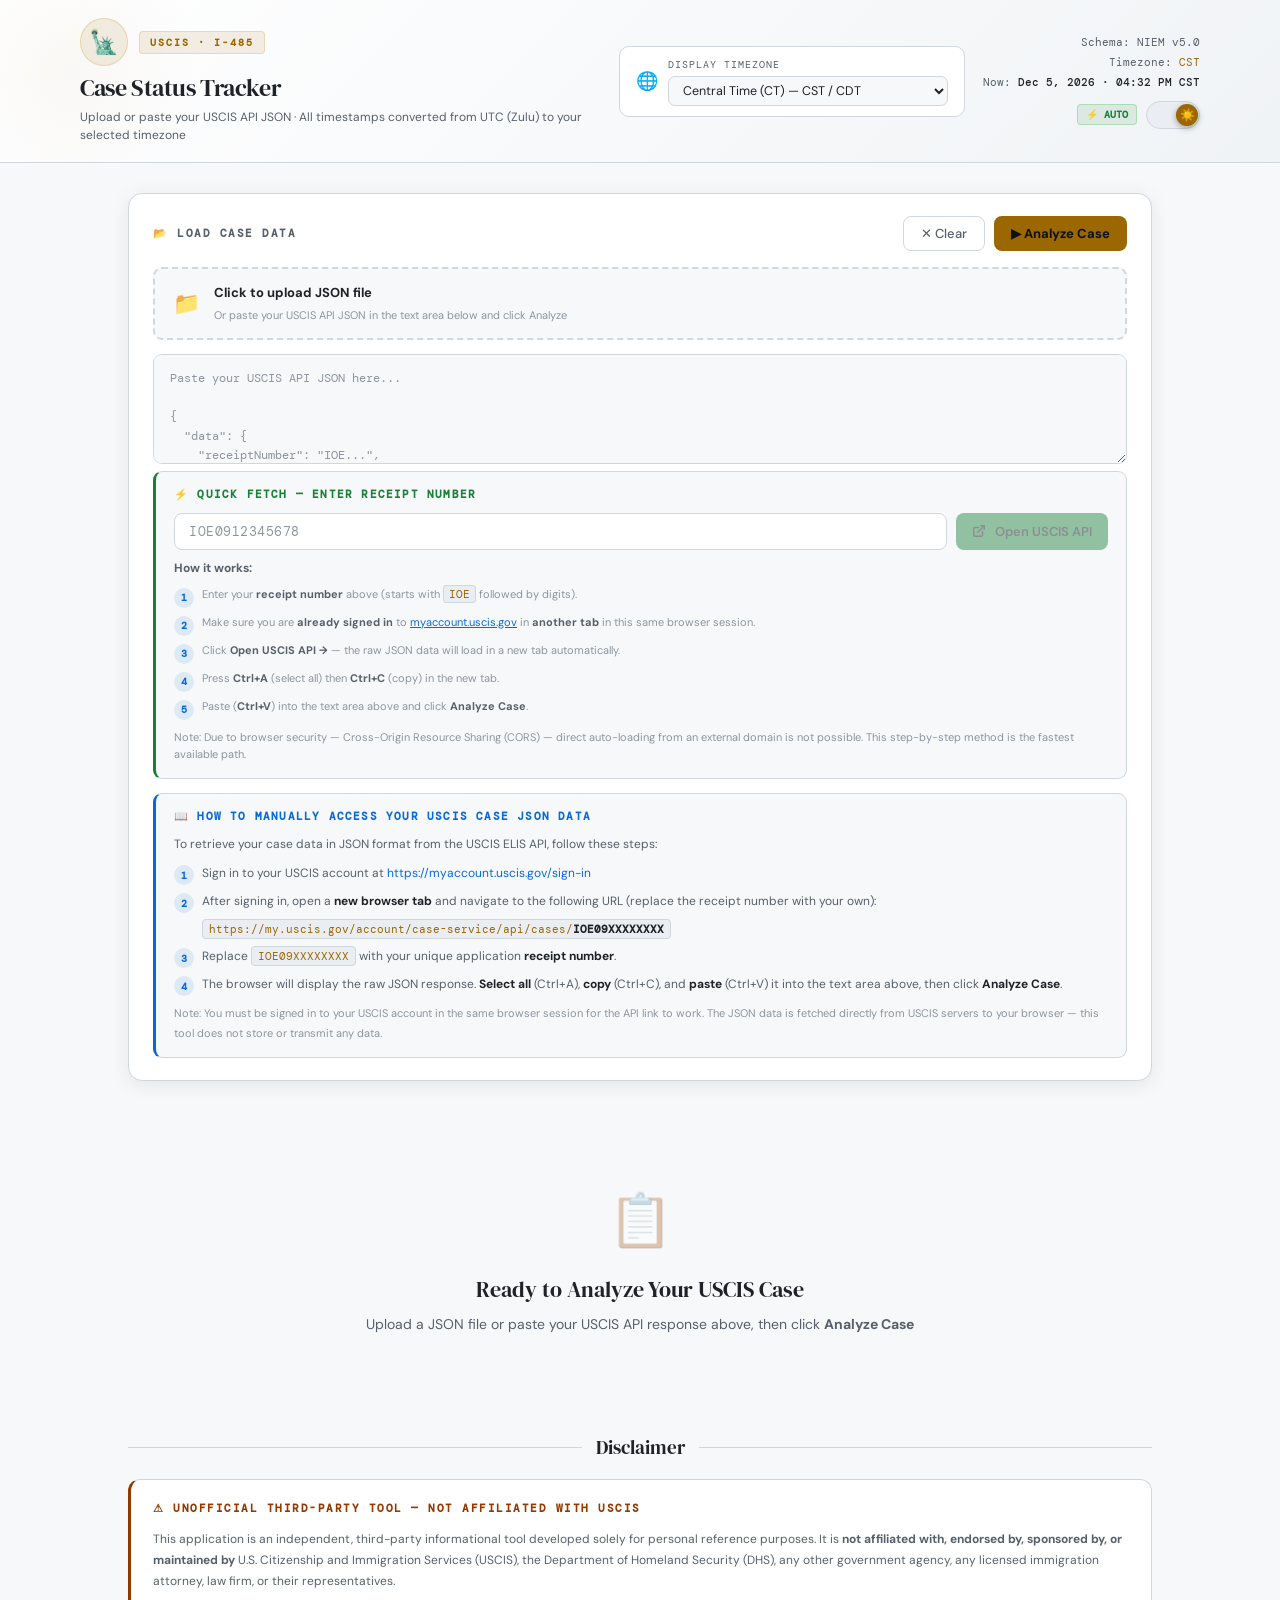
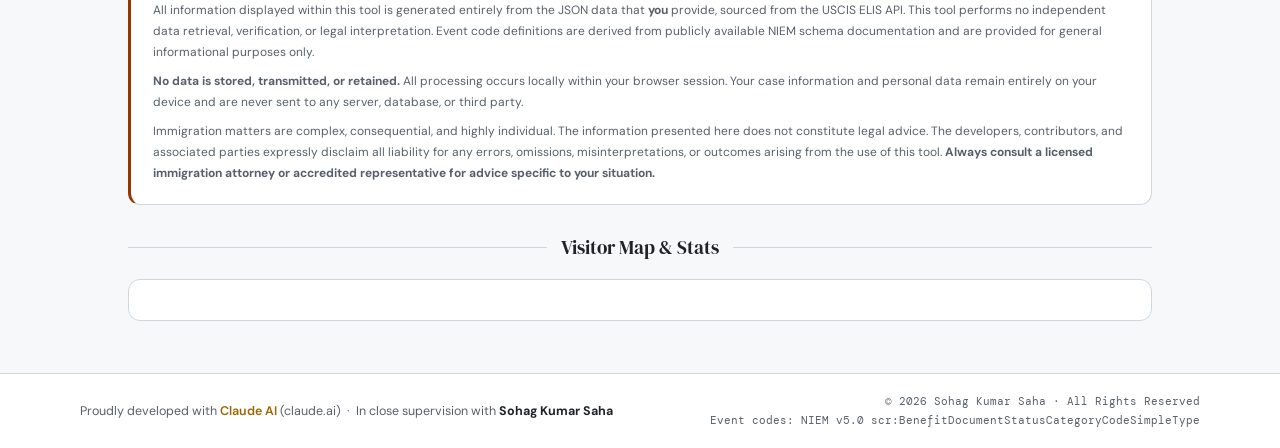
==== commit e475f922: "Add files via upload" ====
--- a/index.html
+++ b/index.html
@@ -7,6 +7,7 @@
 
   <!-- ══ FAVICONS ════════════════════════════════════════════════ 
   Icons for Favicon credit goes to Flaticon.com 
+  Favicon generated from https://realfavicongenerator.net/your-favicon-is-ready
   https://www.flaticon.com/free-icon/statue-of-liberty_6407936 -->
 
   <link rel="icon" type="image/png" href="/favicon/favicon-96x96.png" sizes="96x96" />
@@ -213,8 +214,10 @@
           <input type="text" id="qfReceiptInput" class="qf-input" placeholder="IOE0912345678" maxlength="14"
             oninput="onQFInput()" onkeydown="if(event.key==='Enter') openUSCISAPI()" autocomplete="off"
             spellcheck="false" />
-          <button class="qf-btn qf-btn-open" id="qfOpenBtn" onclick="openUSCISAPI()" disabled>🔗 Open USCIS API
-            →</button>
+          <button class="qf-btn qf-btn-open" id="qfOpenBtn" onclick="openUSCISAPI()" disabled>
+            <svg width="14" height="14" viewBox="0 0 24 24" fill="none" stroke="currentColor" stroke-width="2.5" stroke-linecap="round" stroke-linejoin="round" style="margin-right:2px"><path d="M18 13v6a2 2 0 0 1-2 2H5a2 2 0 0 1-2-2V8a2 2 0 0 1 2-2h6"></path><polyline points="15 3 21 3 21 9"></polyline><line x1="10" y1="14" x2="21" y2="3"></line></svg> 
+            Open USCIS API
+          </button>
         </div>
         <div class="qf-url-display" id="qfUrlDisplay"></div>
         <div class="qf-hint">
@@ -378,7 +381,7 @@
     </div>
     <div class="card visitor-map-card">
       <div style="position:relative;cursor:pointer;" title="Click to view full visitor stats on MapMyVisitors"
-        onclick="window.open('https://mapmyvisitors.com/web/1bvfu','_blank','noopener,noreferrer')">
+        onclick="window.open('https://mapmyvisitors.com/web/1c41j','_blank','noopener,noreferrer')">
         <div class="visitor-map-embed">
           <script type='text/javascript' id='mapmyvisitors'
             src='https://mapmyvisitors.com/map.js?cl=ffffff&w=a&t=tt&d=qkPat3f11qsU2Kt5XJGo_3GHA3vLMGZqsSztXCBO0H4&co=2d78ad&cmo=3acc3a&cmn=ff5353&ct=ffffff'></script>
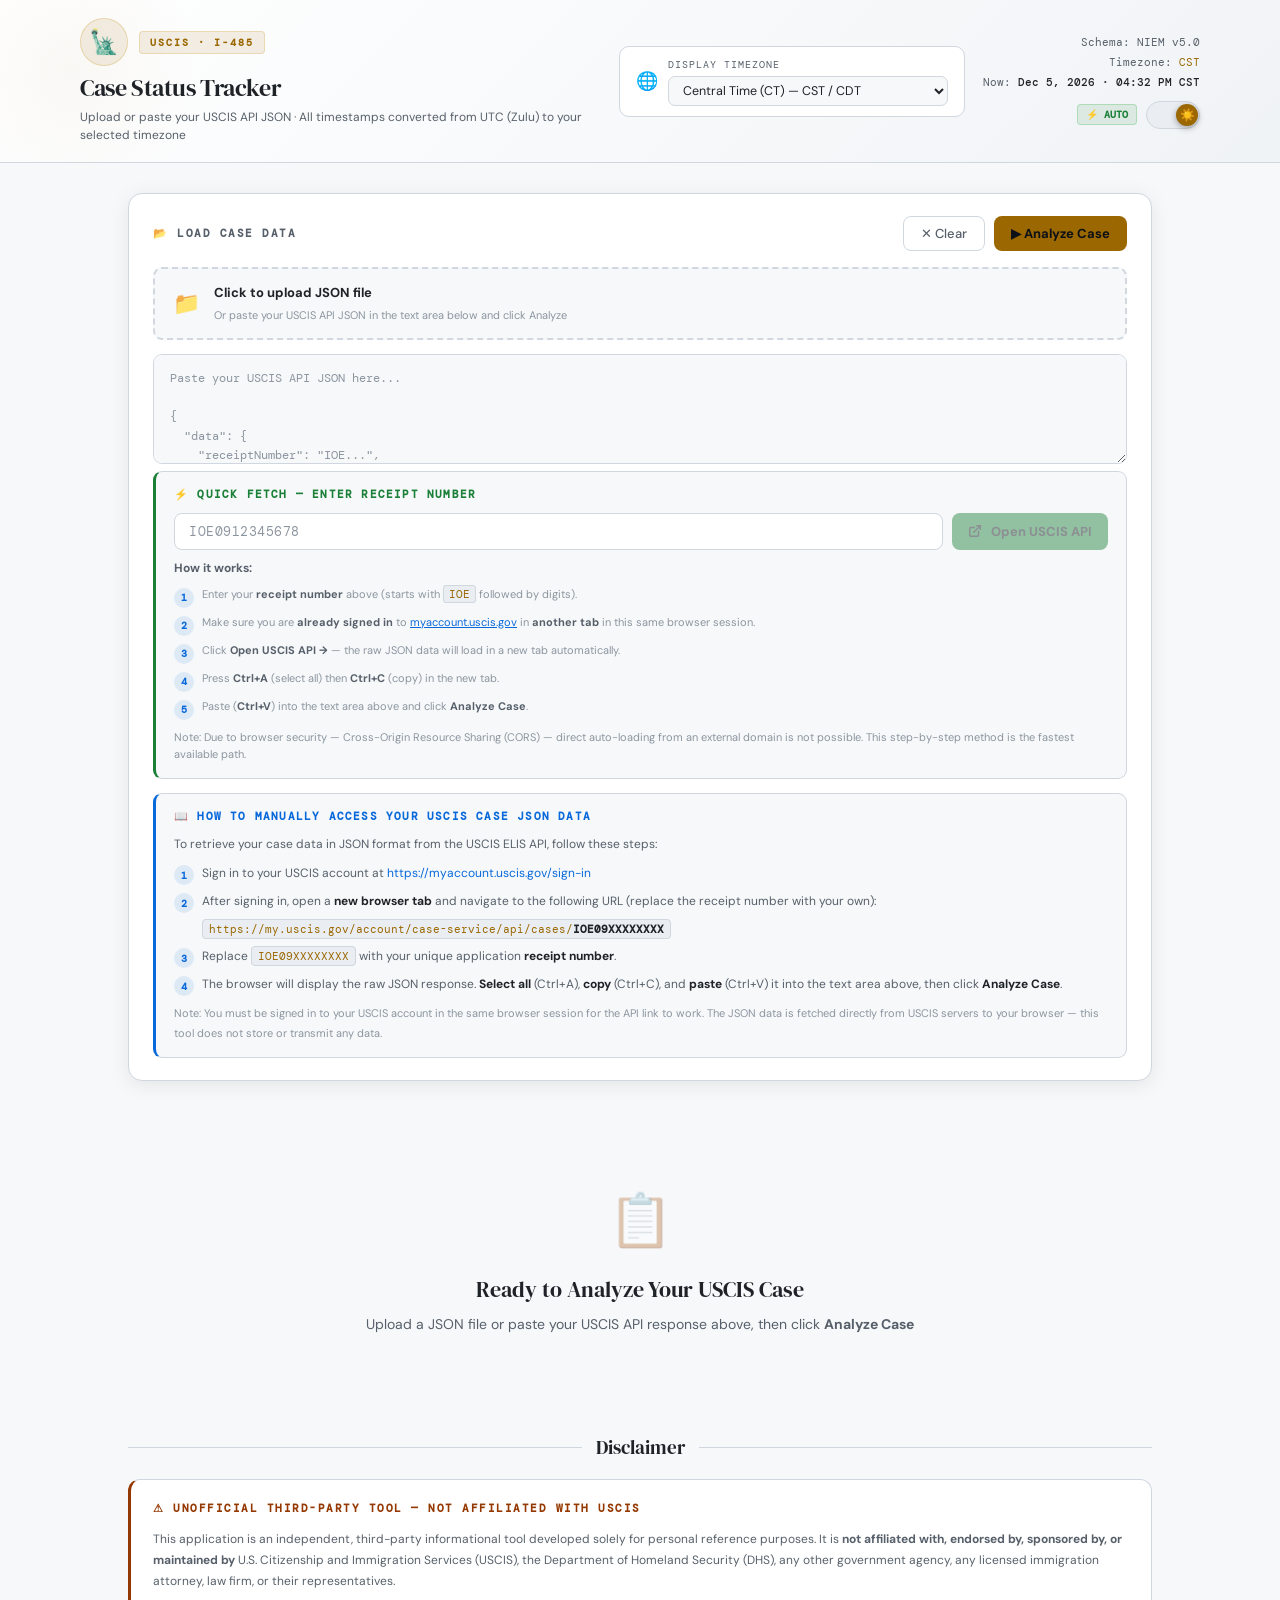
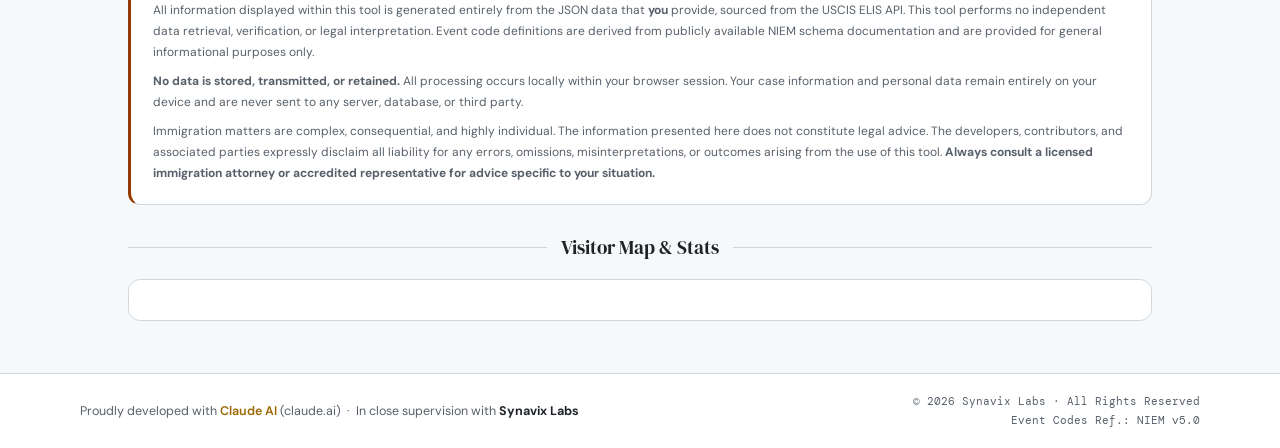
==== commit ab05f016: "staging" ====
--- a/index.html
+++ b/index.html
@@ -380,8 +380,7 @@
       <div class="section-divider-line"></div>
     </div>
     <div class="card visitor-map-card">
-      <div style="position:relative;cursor:pointer;" title="Click to view full visitor stats on MapMyVisitors"
-        onclick="window.open('https://mapmyvisitors.com/web/1c41j','_blank','noopener,noreferrer')">
+      <div style="position:relative;cursor:default;">
         <div class="visitor-map-embed">
           <script type='text/javascript' id='mapmyvisitors'
             src='https://mapmyvisitors.com/map.js?cl=ffffff&w=a&t=tt&d=qkPat3f11qsU2Kt5XJGo_3GHA3vLMGZqsSztXCBO0H4&co=2d78ad&cmo=3acc3a&cmn=ff5353&ct=ffffff'></script>
@@ -390,7 +389,7 @@
           </noscript>
         </div>
         <!-- Transparent overlay to intercept clicks from the third-party map script -->
-        <div style="position:absolute;inset:0;z-index:10;cursor:pointer;"></div>
+        <div style="position:absolute;inset:0;z-index:10;cursor:default;"></div>
       </div>
     </div>
 
@@ -401,15 +400,12 @@
     <div class="footer-inner">
       <div class="footer-credit">
         Proudly developed with <span class="brand">Claude AI</span> (claude.ai) &nbsp;·&nbsp;
-        In close supervision with <a href="https://sohagkumarsaha.github.io" target="_blank" rel="noopener noreferrer"
-          class="niem-link"><strong>Sohag Kumar Saha</strong></a>
+        In close supervision with <strong>Synavix Labs</strong>
       </div>
       <div class="footer-right">
-        <span>© 2026 <a href="https://sohagkumarsaha.github.io" target="_blank" rel="noopener noreferrer"
-            class="niem-link">Sohag Kumar Saha</a> · All Rights Reserved</span><br>
-        <span>Event codes: <a href="https://niem.github.io/model/5.0/scr/BenefitDocumentStatusCategoryCodeSimpleType/"
-            target="_blank" rel="noopener noreferrer" class="niem-link">NIEM v5.0</a>
-          scr:BenefitDocumentStatusCategoryCodeSimpleType</span>
+        <span>© 2026 Synavix Labs · All Rights Reserved</span><br>
+        <span>Event Codes Ref.: <a href="https://niem.github.io/model/5.0/scr/BenefitDocumentStatusCategoryCodeSimpleType/"
+            target="_blank" rel="noopener noreferrer" class="niem-link">NIEM v5.0</a></span>
       </div>
     </div>
   </div>
--- a/css/style.css
+++ b/css/style.css
@@ -608,6 +608,7 @@
     .qf-btn-open {
       background: var(--green);
       color: #0d1117;
+      font-weight: 700;
     }
 
     .qf-btn-open:hover {
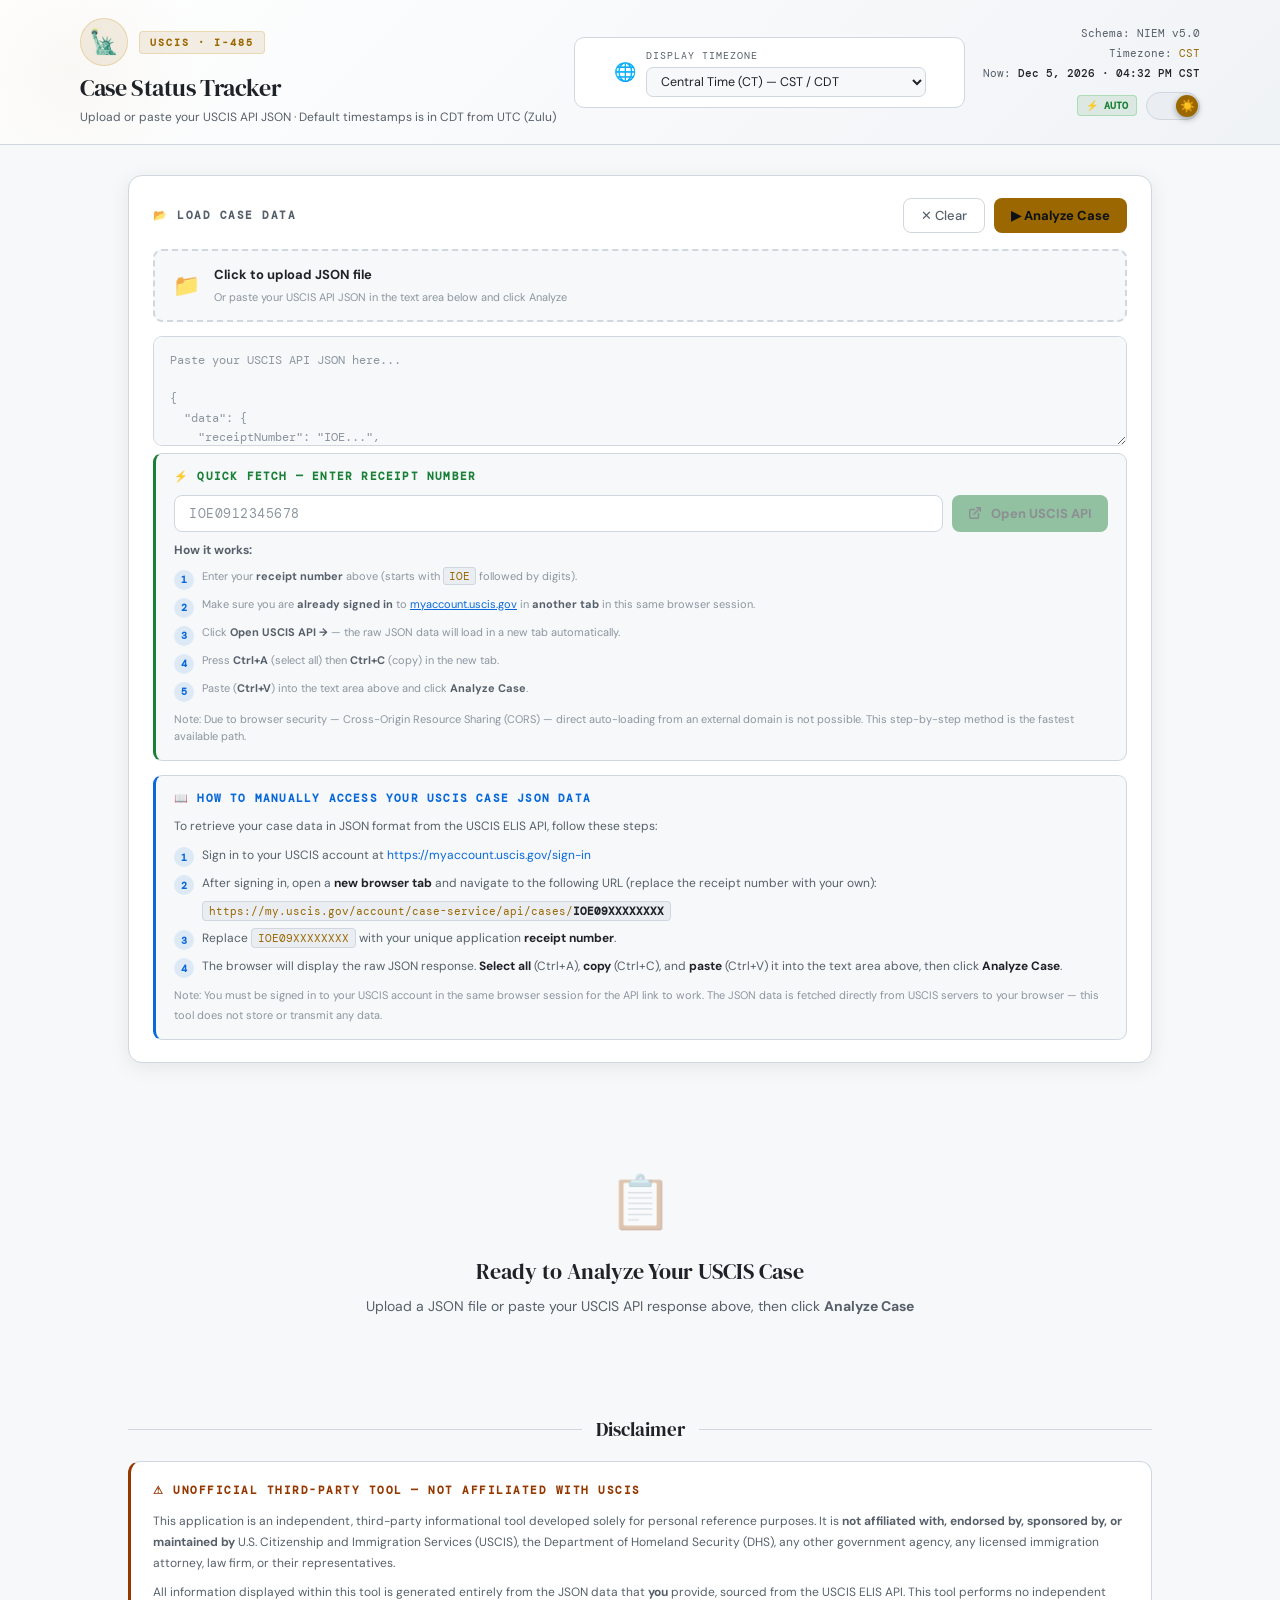
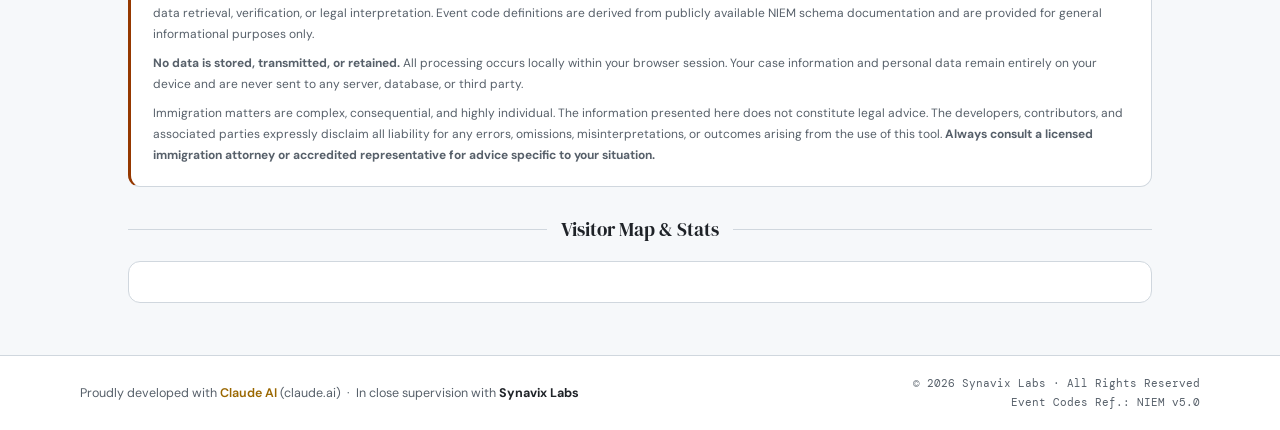
==== commit 022be54a: "Merge branch 'main' into 'staging' resolving staging folder deletion" ====
--- a/index.html
+++ b/index.html
@@ -123,8 +123,7 @@
           <span class="hdr-badge">USCIS · I-485</span>
         </div>
         <div class="hdr-title">Case Status Tracker</div>
-        <div class="hdr-sub">Upload or paste your USCIS API JSON · All timestamps converted from UTC (Zulu) to your
-          selected timezone</div>
+        <div class="hdr-sub">Upload or paste your USCIS API JSON · Default timestamps is in CDT from UTC (Zulu)</div>
       </div>
 
       <!-- Timezone selector -->
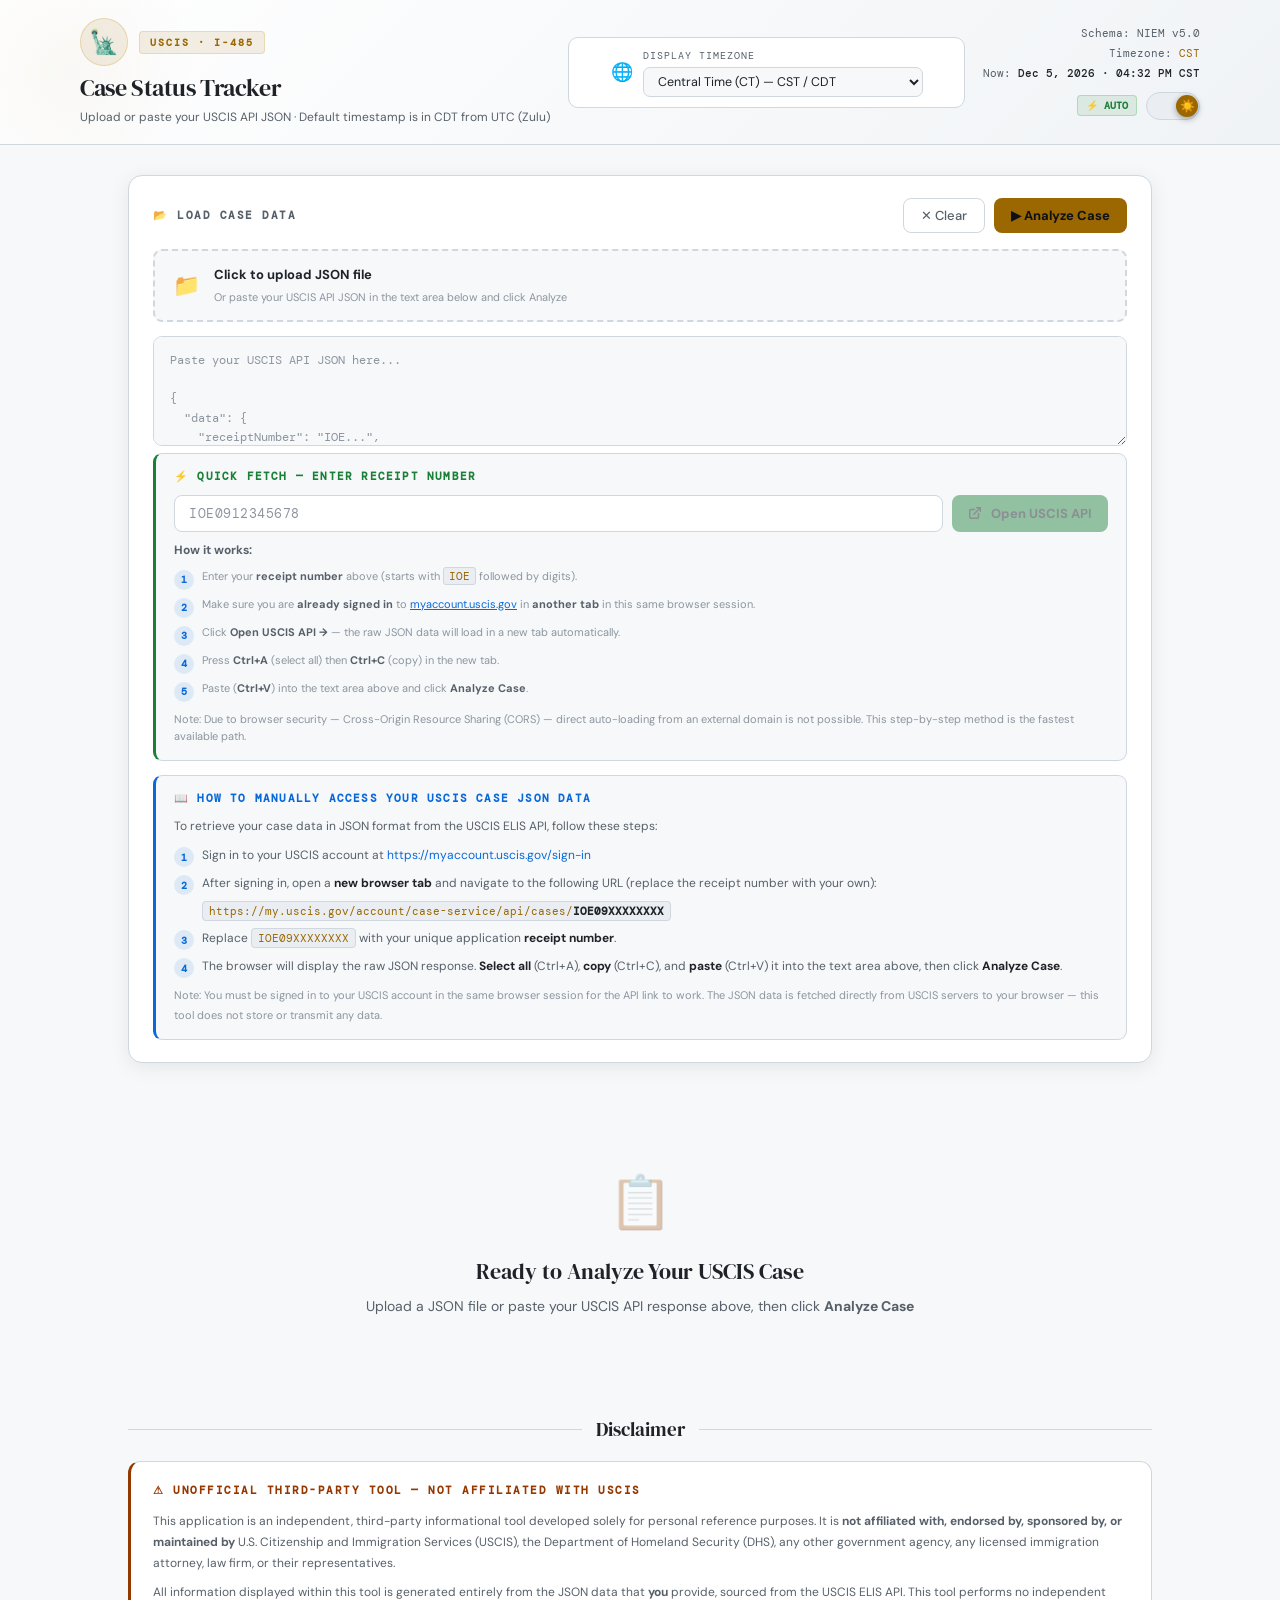
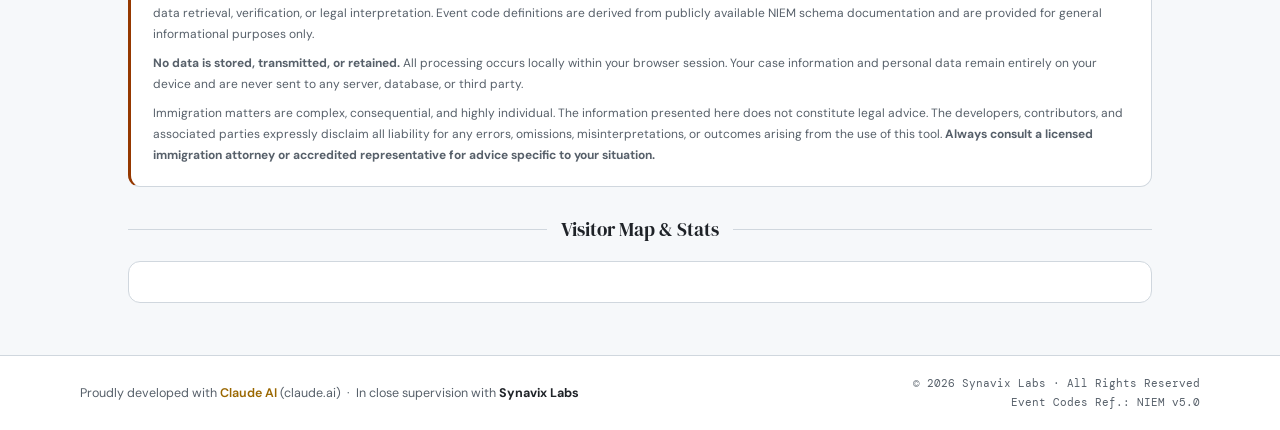
==== commit db33b728: "staging test: replace Sohag Kumar Saha with Synavix Labs in metadata" ====
--- a/index.html
+++ b/index.html
@@ -33,7 +33,7 @@
     content="Free USCIS I-485 case status tracker. Analyze your USCIS ELIS API JSON data to get a full event timeline, NIEM v5.0 event code explanations, smart approval detection, interview waiver logic, and a dynamic case narrative. 100% private — all processing is local." />
   <meta name="keywords"
     content="USCIS case tracker, I-485 status, green card tracker, USCIS ELIS API, USCIS case status, immigration case tracker, I-485 event timeline, NIEM v5.0, USCIS receipt number, IOE case tracker, adjustment of status tracker, green card status, USCIS JSON analyzer, H008 approval, LDA green card, USCIS case analyzer" />
-  <meta name="author" content="Sohag Kumar Saha and Claude AI" />
+  <meta name="author" content="Synavix Labs and Claude AI" />
   <meta name="robots" content="index, follow" />
   <meta name="theme-color" content="#0d1117" />
   <meta name="application-name" content="USCIS Case Status Tracker" />
@@ -81,7 +81,7 @@
     },
     "author": {
       "@type": "Person",
-      "name": "Sohag Kumar Saha",
+      "name": "Synavix Labs",
       "url": "https://sohagkumarsaha.github.io"
     },
     "creator": {
@@ -123,7 +123,7 @@
           <span class="hdr-badge">USCIS · I-485</span>
         </div>
         <div class="hdr-title">Case Status Tracker</div>
-        <div class="hdr-sub">Upload or paste your USCIS API JSON · Default timestamps is in CDT from UTC (Zulu)</div>
+        <div class="hdr-sub">Upload or paste your USCIS API JSON · Default timestamp is in CDT from UTC (Zulu)</div>
       </div>
 
       <!-- Timezone selector -->
